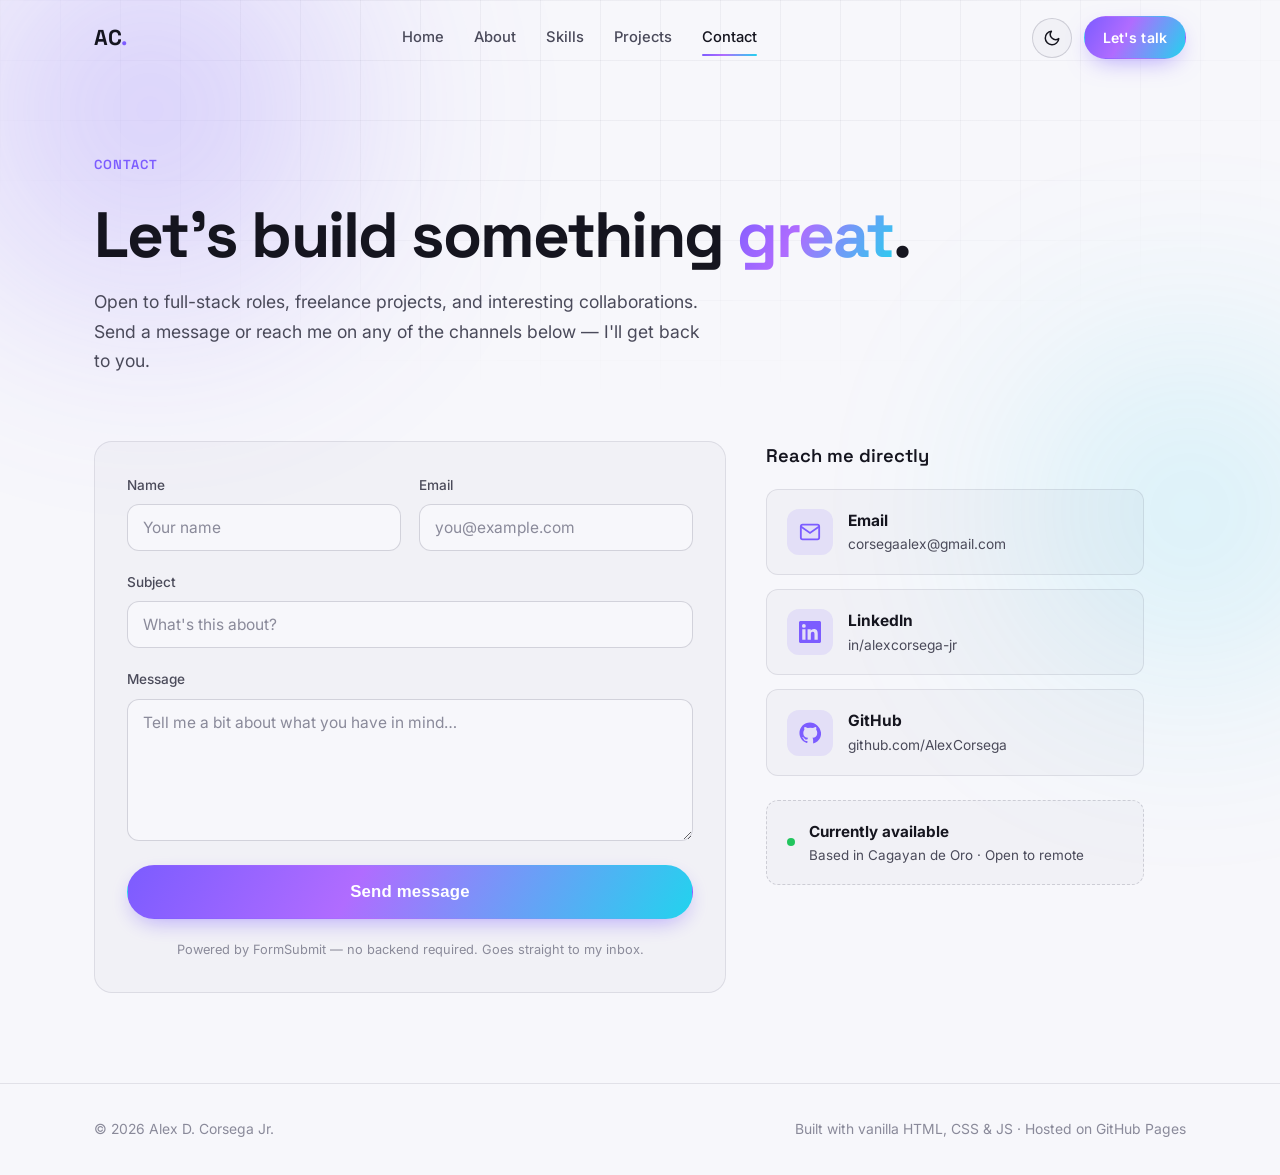
==== contact.html @ cb2320ed "initial-commit" ====
<!DOCTYPE html>
<html lang="en">
<head>
  <meta charset="UTF-8" />
  <meta name="viewport" content="width=device-width, initial-scale=1.0" />
  <title>Contact — Alex D. Corsega Jr.</title>
  <meta name="description" content="Get in touch with Alex D. Corsega Jr. — Full Stack Web Developer. Open to roles, freelance, and collaborations." />

  <meta property="og:title" content="Contact — Alex D. Corsega Jr." />
  <meta property="og:description" content="Open to full-stack roles, freelance projects, and collaborations." />
  <meta property="og:type" content="website" />

  <link rel="preconnect" href="https://fonts.googleapis.com" />
  <link rel="preconnect" href="https://fonts.gstatic.com" crossorigin />
  <link href="https://fonts.googleapis.com/css2?family=Space+Grotesk:wght@400;500;600;700&family=Inter:wght@400;450;500;600&display=swap" rel="stylesheet" />
  <link rel="stylesheet" href="styles.css" />
  <link rel="icon" href="data:image/svg+xml,%3Csvg xmlns='http://www.w3.org/2000/svg' viewBox='0 0 100 100'%3E%3Ctext y='.9em' font-size='90' font-family='monospace'%3E%E2%9C%A6%3C/text%3E%3C/svg%3E" />
</head>
<body>
  <div class="bg-grid" aria-hidden="true"></div>
  <div class="bg-glow bg-glow--1" aria-hidden="true"></div>
  <div class="bg-glow bg-glow--2" aria-hidden="true"></div>

  <!-- Navigation -->
  <header class="nav" id="nav">
    <div class="nav__inner">
      <a href="index.html" class="nav__brand">AC<span class="nav__brand-dot">.</span></a>
      <nav class="nav__links" aria-label="Primary">
        <a href="index.html" data-page="home">Home</a>
        <a href="index.html#about">About</a>
        <a href="index.html#skills">Skills</a>
        <a href="projects.html" data-page="projects">Projects</a>
        <a href="contact.html" data-page="contact">Contact</a>
      </nav>
      <div class="nav__actions">
        <button class="theme-toggle" id="themeToggle" aria-label="Toggle color theme" title="Toggle theme">
          <svg class="theme-toggle__sun" viewBox="0 0 24 24" width="18" height="18" fill="none" stroke="currentColor" stroke-width="2" stroke-linecap="round" stroke-linejoin="round"><circle cx="12" cy="12" r="4"/><path d="M12 2v2M12 20v2M4.93 4.93l1.41 1.41M17.66 17.66l1.41 1.41M2 12h2M20 12h2M6.34 17.66l-1.41 1.41M19.07 4.93l-1.41 1.41"/></svg>
          <svg class="theme-toggle__moon" viewBox="0 0 24 24" width="18" height="18" fill="none" stroke="currentColor" stroke-width="2" stroke-linecap="round" stroke-linejoin="round"><path d="M21 12.79A9 9 0 1 1 11.21 3 7 7 0 0 0 21 12.79z"/></svg>
        </button>
        <a href="contact.html" class="btn btn--sm btn--primary nav__cta">Let's talk</a>
        <button class="nav__burger" id="navBurger" aria-label="Open menu" aria-expanded="false">
          <span></span><span></span><span></span>
        </button>
      </div>
    </div>
  </header>

  <main>
    <section class="page-hero">
      <div class="container reveal">
        <span class="section__tag">Contact</span>
        <h1 class="page-hero__title">Let's build something <span class="grad-text">great</span>.</h1>
        <p class="page-hero__lede">
          Open to full-stack roles, freelance projects, and interesting collaborations.
          Send a message or reach me on any of the channels below — I'll get back to you.
        </p>
      </div>
    </section>

    <section class="section section--top">
      <div class="container contact-layout">
        <!-- Contact form -->
        <div class="contact-form-wrap reveal">
          <form class="contact-form" id="contactForm" action="https://formsubmit.co/corsegaalex@gmail.com" method="POST">
            <input type="hidden" name="_subject" value="New message from portfolio" />
            <input type="hidden" name="_template" value="table" />
            <input type="text" name="_honey" style="display:none" />
            <div class="form-row">
              <label class="field">
                <span>Name</span>
                <input type="text" name="name" placeholder="Your name" required />
              </label>
              <label class="field">
                <span>Email</span>
                <input type="email" name="email" placeholder="you@example.com" required />
              </label>
            </div>
            <label class="field">
              <span>Subject</span>
              <input type="text" name="subject" placeholder="What's this about?" />
            </label>
            <label class="field">
              <span>Message</span>
              <textarea name="message" rows="6" placeholder="Tell me a bit about what you have in mind…" required></textarea>
            </label>
            <button type="submit" class="btn btn--primary btn--lg">Send message</button>
            <p class="form-note">Powered by FormSubmit — no backend required. Goes straight to my inbox.</p>
          </form>
        </div>

        <!-- Direct channels -->
        <aside class="contact-info reveal">
          <h2 class="contact-info__title">Reach me directly</h2>
          <a class="contact-card" href="mailto:corsegaalex@gmail.com">
            <span class="contact-card__ico">
              <svg viewBox="0 0 24 24" width="22" height="22" fill="none" stroke="currentColor" stroke-width="2"><rect x="2" y="4" width="20" height="16" rx="2"/><path d="m22 6-10 7L2 6"/></svg>
            </span>
            <span class="contact-card__body">
              <strong>Email</strong>
              <span>corsegaalex@gmail.com</span>
            </span>
          </a>
          <a class="contact-card" href="https://linkedin.com/in/alexcorsega-jr-178252253" target="_blank" rel="noopener">
            <span class="contact-card__ico">
              <svg viewBox="0 0 24 24" width="22" height="22" fill="currentColor"><path d="M20.45 20.45h-3.56v-5.57c0-1.33-.02-3.04-1.85-3.04-1.85 0-2.14 1.45-2.14 2.94v5.67H9.34V9h3.42v1.56h.05c.48-.9 1.64-1.85 3.37-1.85 3.6 0 4.27 2.37 4.27 5.46v6.28zM5.34 7.43a2.07 2.07 0 1 1 0-4.14 2.07 2.07 0 0 1 0 4.14zm1.78 13.02H3.55V9h3.57v11.45zM22.22 0H1.77C.79 0 0 .77 0 1.73v20.54C0 23.22.79 24 1.77 24h20.45c.98 0 1.78-.78 1.78-1.73V1.73C24 .77 23.2 0 22.22 0z"/></svg>
            </span>
            <span class="contact-card__body">
              <strong>LinkedIn</strong>
              <span>in/alexcorsega-jr</span>
            </span>
          </a>
          <a class="contact-card" href="https://github.com/AlexCorsega" target="_blank" rel="noopener">
            <span class="contact-card__ico">
              <svg viewBox="0 0 24 24" width="22" height="22" fill="currentColor"><path d="M12 .5C5.7.5.5 5.7.5 12c0 5.1 3.3 9.4 7.9 10.9.6.1.8-.2.8-.5v-1.8c-3.2.7-3.9-1.5-3.9-1.5-.5-1.3-1.3-1.7-1.3-1.7-1.1-.7.1-.7.1-.7 1.2.1 1.8 1.2 1.8 1.2 1 1.8 2.7 1.3 3.4 1 .1-.8.4-1.3.7-1.6-2.6-.3-5.3-1.3-5.3-5.7 0-1.3.5-2.3 1.2-3.1-.1-.3-.5-1.5.1-3.1 0 0 1-.3 3.3 1.2a11.5 11.5 0 0 1 6 0c2.3-1.5 3.3-1.2 3.3-1.2.6 1.6.2 2.8.1 3.1.8.8 1.2 1.8 1.2 3.1 0 4.4-2.7 5.4-5.3 5.7.4.4.8 1.1.8 2.2v3.3c0 .3.2.6.8.5 4.6-1.5 7.9-5.8 7.9-10.9C23.5 5.7 18.3.5 12 .5z"/></svg>
            </span>
            <span class="contact-card__body">
              <strong>GitHub</strong>
              <span>github.com/AlexCorsega</span>
            </span>
          </a>

          <div class="contact-availability">
            <span class="status-dot"></span>
            <div>
              <strong>Currently available</strong>
              <span>Based in Cagayan de Oro · Open to remote</span>
            </div>
          </div>
        </aside>
      </div>
    </section>
  </main>

  <footer class="footer">
    <div class="container footer__inner">
      <span>© <span id="year"></span> Alex D. Corsega Jr.</span>
      <span class="footer__made">Built with vanilla HTML, CSS &amp; JS · Hosted on GitHub Pages</span>
    </div>
  </footer>

  <script src="script.js"></script>
</body>
</html>
---- styles.css ----
/* ============================================================
   Alex D. Corsega Jr. — Portfolio
   ============================================================ */

:root {
  --bg: #0a0a0f;
  --bg-alt: #0d0d14;
  --surface: rgba(255, 255, 255, 0.03);
  --surface-2: rgba(255, 255, 255, 0.05);
  --border: rgba(255, 255, 255, 0.08);
  --border-strong: rgba(255, 255, 255, 0.14);
  --text: #e8e8f0;
  --text-dim: #a0a0b0;
  --text-faint: #6b6b7d;
  --accent: #7c5cff;
  --accent-2: #22d3ee;
  --accent-grad: linear-gradient(120deg, #7c5cff 0%, #b06cff 40%, #22d3ee 100%);
  --shadow: 0 20px 50px -20px rgba(0, 0, 0, 0.7);
  --radius: 18px;
  --radius-sm: 12px;
  --maxw: 1140px;
  --font-sans: 'Inter', system-ui, -apple-system, sans-serif;
  --font-display: 'Space Grotesk', var(--font-sans);
}

[data-theme="light"] {
  --bg: #f7f7fb;
  --bg-alt: #ffffff;
  --surface: rgba(20, 20, 40, 0.025);
  --surface-2: rgba(20, 20, 40, 0.04);
  --border: rgba(20, 20, 50, 0.09);
  --border-strong: rgba(20, 20, 50, 0.16);
  --text: #15151f;
  --text-dim: #4a4a5a;
  --text-faint: #8a8a9a;
  --shadow: 0 20px 50px -22px rgba(40, 30, 90, 0.25);
}

* { margin: 0; padding: 0; box-sizing: border-box; }

html { scroll-behavior: smooth; scroll-padding-top: 90px; }

body {
  font-family: var(--font-sans);
  background: var(--bg);
  color: var(--text);
  line-height: 1.65;
  -webkit-font-smoothing: antialiased;
  overflow-x: hidden;
  transition: background 0.4s ease, color 0.4s ease;
}

a { color: inherit; text-decoration: none; }
ul { list-style: none; }

::selection { background: rgba(124, 92, 255, 0.35); color: #fff; }

.container { width: 100%; max-width: var(--maxw); margin: 0 auto; padding: 0 24px; }

.grad-text {
  background: var(--accent-grad);
  -webkit-background-clip: text;
  background-clip: text;
  -webkit-text-fill-color: transparent;
}

/* ---------- Background decoration ---------- */
.bg-grid {
  position: fixed; inset: 0; z-index: -2;
  background-image:
    linear-gradient(var(--border) 1px, transparent 1px),
    linear-gradient(90deg, var(--border) 1px, transparent 1px);
  background-size: 60px 60px;
  mask-image: radial-gradient(ellipse 80% 60% at 50% 0%, #000 30%, transparent 75%);
  opacity: 0.5;
}
.bg-glow {
  position: fixed; z-index: -1; border-radius: 50%;
  filter: blur(110px); opacity: 0.4; pointer-events: none;
}
.bg-glow--1 { width: 540px; height: 540px; top: -160px; left: -120px;
  background: radial-gradient(circle, #7c5cff, transparent 70%); }
.bg-glow--2 { width: 460px; height: 460px; top: 280px; right: -140px;
  background: radial-gradient(circle, #22d3ee, transparent 70%); opacity: 0.25; }

/* ---------- Buttons ---------- */
.btn {
  display: inline-flex; align-items: center; justify-content: center; gap: 8px;
  font-weight: 600; font-size: 0.95rem; letter-spacing: 0.01em;
  padding: 13px 24px; border-radius: 999px; cursor: pointer;
  border: 1px solid transparent; transition: transform 0.2s ease, box-shadow 0.3s ease, background 0.3s ease;
  white-space: nowrap;
}
.btn--sm { padding: 9px 18px; font-size: 0.88rem; }
.btn--lg { padding: 16px 32px; font-size: 1.05rem; }
.btn--primary {
  background: var(--accent-grad); color: #fff;
  box-shadow: 0 8px 24px -8px rgba(124, 92, 255, 0.6);
}
.btn--primary:hover { transform: translateY(-2px); box-shadow: 0 14px 34px -8px rgba(124, 92, 255, 0.75); }
.btn--ghost { background: var(--surface); color: var(--text); border-color: var(--border-strong); }
.btn--ghost:hover { transform: translateY(-2px); background: var(--surface-2); border-color: var(--accent); }

/* ---------- Navigation ---------- */
.nav {
  position: fixed; top: 0; left: 0; right: 0; z-index: 100;
  transition: background 0.3s ease, border-color 0.3s ease, backdrop-filter 0.3s ease;
  border-bottom: 1px solid transparent;
}
.nav.scrolled {
  background: color-mix(in srgb, var(--bg) 78%, transparent);
  backdrop-filter: blur(16px) saturate(140%);
  border-bottom-color: var(--border);
}
.nav__inner {
  max-width: var(--maxw); margin: 0 auto; padding: 16px 24px;
  display: flex; align-items: center; justify-content: space-between; gap: 20px;
}
.nav__brand { font-family: var(--font-display); font-weight: 700; font-size: 1.35rem; letter-spacing: -0.02em; }
.nav__brand-dot { color: var(--accent); }
.nav__links { display: flex; gap: 30px; }
.nav__links a {
  font-size: 0.92rem; color: var(--text-dim); font-weight: 500;
  position: relative; transition: color 0.2s ease;
}
.nav__links a::after {
  content: ''; position: absolute; left: 0; bottom: -6px; height: 2px; width: 0;
  background: var(--accent-grad); transition: width 0.25s ease; border-radius: 2px;
}
.nav__links a:hover { color: var(--text); }
.nav__links a:hover::after { width: 100%; }
.nav__actions { display: flex; align-items: center; gap: 12px; }

.theme-toggle {
  display: grid; place-items: center; width: 40px; height: 40px;
  border-radius: 50%; border: 1px solid var(--border-strong);
  background: var(--surface); color: var(--text); cursor: pointer;
  transition: background 0.2s, border-color 0.2s, transform 0.2s;
}
.theme-toggle:hover { background: var(--surface-2); border-color: var(--accent); transform: rotate(15deg); }
.theme-toggle__moon { display: none; }
[data-theme="light"] .theme-toggle__sun { display: none; }
[data-theme="light"] .theme-toggle__moon { display: block; }

.nav__burger { display: none; flex-direction: column; gap: 5px; background: none; border: none; cursor: pointer; padding: 8px; }
.nav__burger span { width: 24px; height: 2px; background: var(--text); border-radius: 2px; transition: transform 0.3s, opacity 0.3s; }
.nav__burger.open span:nth-child(1) { transform: translateY(7px) rotate(45deg); }
.nav__burger.open span:nth-child(2) { opacity: 0; }
.nav__burger.open span:nth-child(3) { transform: translateY(-7px) rotate(-45deg); }

/* ---------- Hero ---------- */
.hero { padding: 150px 0 70px; position: relative; }
.hero__grid {
  display: grid; grid-template-columns: 1.15fr 0.85fr; gap: 56px; align-items: center;
}
.hero__eyebrow {
  display: inline-flex; align-items: center; gap: 9px; font-size: 0.85rem; font-weight: 500;
  color: var(--text-dim); padding: 7px 15px; border: 1px solid var(--border-strong);
  border-radius: 999px; background: var(--surface); margin-bottom: 26px;
}
.status-dot { width: 8px; height: 8px; border-radius: 50%; background: #22c55e; box-shadow: 0 0 0 0 rgba(34,197,94,0.6); animation: pulse 2s infinite; }
@keyframes pulse { 0% { box-shadow: 0 0 0 0 rgba(34,197,94,0.55); } 70% { box-shadow: 0 0 0 8px rgba(34,197,94,0); } 100% { box-shadow: 0 0 0 0 rgba(34,197,94,0); } }

.hero__title {
  font-family: var(--font-display); font-weight: 700;
  font-size: clamp(2.6rem, 6vw, 4.4rem); line-height: 1.04; letter-spacing: -0.03em;
  margin-bottom: 12px;
}
.hero__role { font-size: clamp(1.1rem, 2.4vw, 1.5rem); font-weight: 600; color: var(--text-dim); margin-bottom: 22px; }
.hero__lede { font-size: 1.08rem; color: var(--text-dim); max-width: 540px; margin-bottom: 34px; }
.hero__lede strong { color: var(--text); font-weight: 600; }
.hero__cta { display: flex; gap: 14px; flex-wrap: wrap; margin-bottom: 32px; }
.hero__socials { display: flex; gap: 14px; }
.hero__socials a {
  display: grid; place-items: center; width: 44px; height: 44px; border-radius: 50%;
  border: 1px solid var(--border-strong); color: var(--text-dim); background: var(--surface);
  transition: all 0.22s ease;
}
.hero__socials a:hover { color: #fff; border-color: transparent; background: var(--accent-grad); transform: translateY(-3px); }

/* Code card */
.hero__card { display: flex; justify-content: center; }
.code-card {
  width: 100%; max-width: 440px; border-radius: var(--radius);
  background: linear-gradient(160deg, rgba(255,255,255,0.06), rgba(255,255,255,0.02));
  border: 1px solid var(--border-strong); box-shadow: var(--shadow);
  overflow: hidden; backdrop-filter: blur(8px);
  transform: perspective(1000px) rotateY(-6deg) rotateX(3deg);
  transition: transform 0.5s ease;
}
.code-card:hover { transform: perspective(1000px) rotateY(0deg) rotateX(0deg); }
.code-card__bar {
  display: flex; align-items: center; gap: 8px; padding: 13px 16px;
  background: rgba(0,0,0,0.25); border-bottom: 1px solid var(--border);
}
.dot { width: 12px; height: 12px; border-radius: 50%; }
.dot--r { background: #ff5f57; } .dot--y { background: #febc2e; } .dot--g { background: #28c840; }
.code-card__file { margin-left: 8px; font-size: 0.8rem; color: var(--text-faint); font-family: var(--font-display); }
.code-card__body {
  padding: 22px 22px 26px; font-family: 'SF Mono', 'Fira Code', Consolas, monospace;
  font-size: 0.86rem; line-height: 1.75; color: #c8c8d8; overflow-x: auto;
}
.c-key { color: #ff7edb; } .c-cls { color: #36d6e7; } .c-str { color: #98e07a; }
[data-theme="light"] .code-card__body { color: #2a2a3a; }
[data-theme="light"] .c-key { color: #c026d3; }
[data-theme="light"] .c-cls { color: #0891b2; }
[data-theme="light"] .c-str { color: #16a34a; }

/* Stats */
.hero__stats {
  display: grid; grid-template-columns: repeat(4, 1fr); gap: 18px; margin-top: 70px;
  padding: 30px; border: 1px solid var(--border); border-radius: var(--radius);
  background: var(--surface);
}
.stat { display: flex; flex-direction: column; align-items: flex-start; text-align: left; }
.stat__num { font-family: var(--font-display); font-size: 2.4rem; font-weight: 700; line-height: 1;
  background: var(--accent-grad); -webkit-background-clip: text; background-clip: text; -webkit-text-fill-color: transparent; display: inline; }
.stat__plus { font-family: var(--font-display); font-size: 1.6rem; font-weight: 700; color: var(--accent); }
.stat__label { font-size: 0.85rem; color: var(--text-dim); margin-top: 8px; }

/* ---------- Sections ---------- */
.section { padding: 90px 0; position: relative; }
.section--alt { background: var(--bg-alt); border-top: 1px solid var(--border); border-bottom: 1px solid var(--border); }
.section__head { margin-bottom: 52px; max-width: 720px; }
.section__tag {
  display: inline-block; font-family: var(--font-display); font-size: 0.82rem; font-weight: 600;
  letter-spacing: 0.08em; text-transform: uppercase; color: var(--accent);
  margin-bottom: 14px;
}
.section__title { font-family: var(--font-display); font-size: clamp(1.9rem, 4vw, 2.8rem); font-weight: 700; letter-spacing: -0.025em; line-height: 1.15; }

/* ---------- About ---------- */
.about__grid { display: grid; grid-template-columns: 1.25fr 1fr; gap: 50px; align-items: start; }
.about__text p { color: var(--text-dim); margin-bottom: 18px; font-size: 1.03rem; }
.about__text strong { color: var(--text); font-weight: 600; }
.about__edu {
  display: flex; gap: 14px; align-items: center; margin-top: 26px; padding: 18px 20px;
  background: var(--surface); border: 1px solid var(--border); border-radius: var(--radius-sm); color: var(--accent);
}
.about__edu div { display: flex; flex-direction: column; }
.about__edu strong { color: var(--text); font-size: 1rem; }
.about__edu span { color: var(--text-dim); font-size: 0.88rem; }

.about__highlights { display: grid; gap: 14px; }
.about__highlights li {
  display: flex; gap: 16px; padding: 20px; border-radius: var(--radius-sm);
  background: var(--surface); border: 1px solid var(--border);
  transition: transform 0.25s ease, border-color 0.25s ease, background 0.25s ease;
}
.about__highlights li:hover { transform: translateX(6px); border-color: var(--border-strong); background: var(--surface-2); }
.hl-ico { font-size: 1.5rem; line-height: 1.3; }
.about__highlights strong { display: block; margin-bottom: 3px; font-size: 1rem; }
.about__highlights p { color: var(--text-dim); font-size: 0.9rem; }

/* ---------- Skills ---------- */
.skills__grid { display: grid; grid-template-columns: repeat(2, 1fr); gap: 22px; }
.skill-card {
  padding: 28px; border-radius: var(--radius); background: var(--surface);
  border: 1px solid var(--border); transition: transform 0.3s ease, border-color 0.3s ease;
  position: relative; overflow: hidden;
}
.skill-card::before {
  content: ''; position: absolute; inset: 0; border-radius: var(--radius); padding: 1px;
  background: var(--accent-grad); -webkit-mask: linear-gradient(#000 0 0) content-box, linear-gradient(#000 0 0);
  -webkit-mask-composite: xor; mask-composite: exclude; opacity: 0; transition: opacity 0.3s ease;
}
.skill-card:hover { transform: translateY(-5px); }
.skill-card:hover::before { opacity: 1; }
.skill-card h3 { font-family: var(--font-display); font-size: 1.12rem; margin-bottom: 18px; font-weight: 600; }
.chips { display: flex; flex-wrap: wrap; gap: 9px; }
.chips span {
  font-size: 0.84rem; padding: 7px 14px; border-radius: 999px;
  background: var(--surface-2); border: 1px solid var(--border); color: var(--text-dim);
  transition: color 0.2s ease, border-color 0.2s ease, background 0.2s ease;
}
.chips span:hover { color: var(--text); border-color: var(--accent); background: rgba(124,92,255,0.12); }
.chips--mini span { font-size: 0.76rem; padding: 5px 11px; }

/* ---------- Timeline ---------- */
.timeline { position: relative; padding-left: 8px; }
.timeline::before {
  content: ''; position: absolute; left: 7px; top: 8px; bottom: 8px; width: 2px;
  background: linear-gradient(var(--accent), var(--accent-2), transparent);
}
.tl-item { position: relative; padding-left: 40px; margin-bottom: 30px; }
.tl-item:last-child { margin-bottom: 0; }
.tl-marker {
  position: absolute; left: 0; top: 22px; width: 16px; height: 16px; border-radius: 50%;
  background: var(--bg); border: 3px solid var(--accent); box-shadow: 0 0 0 4px rgba(124,92,255,0.15);
}
.tl-card {
  padding: 26px 28px; border-radius: var(--radius); background: var(--surface);
  border: 1px solid var(--border); transition: transform 0.3s ease, border-color 0.3s ease;
}
.tl-card:hover { transform: translateX(6px); border-color: var(--border-strong); }
.tl-card__head { display: flex; justify-content: space-between; gap: 16px; flex-wrap: wrap; margin-bottom: 16px; }
.tl-card__head h3 { font-family: var(--font-display); font-size: 1.22rem; font-weight: 600; }
.tl-company { color: var(--accent); font-weight: 500; font-size: 0.96rem; }
.tl-date { font-size: 0.85rem; color: var(--text-faint); white-space: nowrap; font-family: var(--font-display); padding-top: 4px; }
.tl-list { display: grid; gap: 10px; margin-bottom: 18px; }
.tl-list li { position: relative; padding-left: 22px; color: var(--text-dim); font-size: 0.96rem; }
.tl-list li::before { content: '▹'; position: absolute; left: 0; color: var(--accent); }

/* ---------- Projects ---------- */
.projects__grid { display: grid; grid-template-columns: repeat(2, 1fr); gap: 24px; }
.project {
  display: flex; flex-direction: column; padding: 28px; border-radius: var(--radius);
  background: var(--surface); border: 1px solid var(--border);
  transition: transform 0.3s ease, border-color 0.3s ease, box-shadow 0.3s ease;
  position: relative; overflow: hidden;
}
.project::after {
  content: ''; position: absolute; top: 0; left: 0; right: 0; height: 3px;
  background: var(--accent-grad); transform: scaleX(0); transform-origin: left; transition: transform 0.35s ease;
}
.project:hover { transform: translateY(-6px); border-color: var(--border-strong); box-shadow: var(--shadow); }
.project:hover::after { transform: scaleX(1); }
.project__top { display: flex; justify-content: space-between; align-items: center; margin-bottom: 16px; }
.project__badge {
  font-size: 0.72rem; font-weight: 600; padding: 5px 11px; border-radius: 999px;
  background: var(--surface-2); border: 1px solid var(--border-strong); color: var(--text-dim);
  text-transform: uppercase; letter-spacing: 0.04em;
}
.project__badge--live { color: #22d3ee; border-color: rgba(34,211,238,0.4); background: rgba(34,211,238,0.1); }
.project__year { font-size: 0.82rem; color: var(--text-faint); font-family: var(--font-display); }
.project__title { font-family: var(--font-display); font-size: 1.3rem; font-weight: 600; margin-bottom: 12px; }
.project__title span { color: var(--text-faint); font-weight: 400; font-size: 1rem; }
.project__desc { color: var(--text-dim); font-size: 0.95rem; margin-bottom: 20px; flex-grow: 1; }

/* ---------- Page hero (sub-pages) ---------- */
.page-hero { padding: 150px 0 10px; }
.page-hero__title { font-family: var(--font-display); font-size: clamp(2.4rem, 6vw, 4rem); font-weight: 700; letter-spacing: -0.03em; line-height: 1.06; margin: 12px 0 18px; }
.page-hero__lede { color: var(--text-dim); font-size: 1.1rem; max-width: 620px; }
.section--top { padding-top: 56px; }

/* ---------- Section CTA ---------- */
.section__cta { text-align: center; margin-top: 50px; }
.section__cta-text { color: var(--text-dim); margin-bottom: 16px; }

/* ---------- Contact page ---------- */
.contact-layout { display: grid; grid-template-columns: 1.3fr 0.9fr; gap: 40px; align-items: start; }

.contact-form-wrap {
  padding: 32px; border-radius: var(--radius); background: var(--surface);
  border: 1px solid var(--border);
}
.contact-form { display: grid; gap: 20px; }
.form-row { display: grid; grid-template-columns: 1fr 1fr; gap: 18px; }
.field { display: flex; flex-direction: column; gap: 8px; }
.field > span { font-size: 0.85rem; font-weight: 500; color: var(--text-dim); }
.field input, .field textarea {
  font-family: inherit; font-size: 0.97rem; color: var(--text);
  background: var(--bg); border: 1px solid var(--border-strong); border-radius: var(--radius-sm);
  padding: 13px 15px; transition: border-color 0.2s ease, box-shadow 0.2s ease; resize: vertical;
}
.field input::placeholder, .field textarea::placeholder { color: var(--text-faint); }
.field input:focus, .field textarea:focus {
  outline: none; border-color: var(--accent);
  box-shadow: 0 0 0 3px rgba(124,92,255,0.18);
}
.contact-form .btn { width: 100%; margin-top: 4px; }
.form-note { font-size: 0.8rem; color: var(--text-faint); text-align: center; }

.contact-info { display: grid; gap: 14px; }
.contact-info__title { font-family: var(--font-display); font-size: 1.15rem; font-weight: 600; margin-bottom: 4px; }
.contact-card {
  display: flex; align-items: center; gap: 15px; padding: 18px 20px;
  border-radius: var(--radius-sm); background: var(--surface); border: 1px solid var(--border);
  transition: transform 0.25s ease, border-color 0.25s ease, background 0.25s ease;
}
.contact-card:hover { transform: translateX(5px); border-color: var(--accent); background: var(--surface-2); }
.contact-card__ico {
  display: grid; place-items: center; width: 46px; height: 46px; flex-shrink: 0;
  border-radius: 12px; background: rgba(124,92,255,0.12); color: var(--accent);
}
.contact-card__body { display: flex; flex-direction: column; }
.contact-card__body strong { font-size: 0.97rem; }
.contact-card__body span { font-size: 0.86rem; color: var(--text-dim); }

.contact-availability {
  display: flex; align-items: center; gap: 14px; margin-top: 10px; padding: 18px 20px;
  border-radius: var(--radius-sm); border: 1px dashed var(--border-strong); background: var(--surface);
}
.contact-availability div { display: flex; flex-direction: column; }
.contact-availability strong { font-size: 0.95rem; }
.contact-availability span { font-size: 0.84rem; color: var(--text-dim); }

/* Active nav link */
.nav__links a.active { color: var(--text); }
.nav__links a.active::after { width: 100%; }

/* ---------- Footer ---------- */
.footer { padding: 34px 0; border-top: 1px solid var(--border); }
.footer__inner { display: flex; justify-content: space-between; align-items: center; gap: 16px; flex-wrap: wrap; color: var(--text-faint); font-size: 0.87rem; }

/* ---------- Reveal animation ---------- */
.reveal { opacity: 0; transform: translateY(28px); transition: opacity 0.7s cubic-bezier(0.16,1,0.3,1), transform 0.7s cubic-bezier(0.16,1,0.3,1); }
.reveal.visible { opacity: 1; transform: translateY(0); }

@media (prefers-reduced-motion: reduce) {
  * { animation: none !important; transition: none !important; scroll-behavior: auto !important; }
  .reveal { opacity: 1; transform: none; }
  .code-card { transform: none; }
}

/* ---------- Responsive ---------- */
@media (max-width: 900px) {
  .hero__grid { grid-template-columns: 1fr; gap: 44px; }
  .hero__card { order: -1; }
  .code-card { transform: none; max-width: 400px; }
  .about__grid { grid-template-columns: 1fr; gap: 34px; }
  .skills__grid, .projects__grid { grid-template-columns: 1fr; }
  .hero__stats { grid-template-columns: repeat(2, 1fr); gap: 24px; }
  .contact-layout { grid-template-columns: 1fr; gap: 28px; }
}

@media (max-width: 720px) {
  .nav__links {
    position: fixed; top: 72px; left: 0; right: 0;
    flex-direction: column; gap: 0; padding: 12px 24px 24px;
    background: color-mix(in srgb, var(--bg) 96%, transparent);
    backdrop-filter: blur(16px); border-bottom: 1px solid var(--border);
    transform: translateY(-130%); opacity: 0; pointer-events: none;
    transition: transform 0.35s ease, opacity 0.3s ease;
  }
  .nav__links.open { transform: translateY(0); opacity: 1; pointer-events: auto; }
  .nav__links a { padding: 14px 0; border-bottom: 1px solid var(--border); width: 100%; }
  .nav__cta { display: none; }
  .nav__burger { display: flex; }
}

@media (max-width: 480px) {
  .hero { padding: 130px 0 50px; }
  .hero__stats { grid-template-columns: 1fr 1fr; padding: 22px; }
  .stat__num { font-size: 2rem; }
  .section { padding: 70px 0; }
  .tl-card, .project, .skill-card { padding: 22px; }
  .footer__inner { flex-direction: column; text-align: center; }
  .form-row { grid-template-columns: 1fr; }
  .contact-form-wrap { padding: 22px; }
  .page-hero { padding: 120px 0 0; }
}
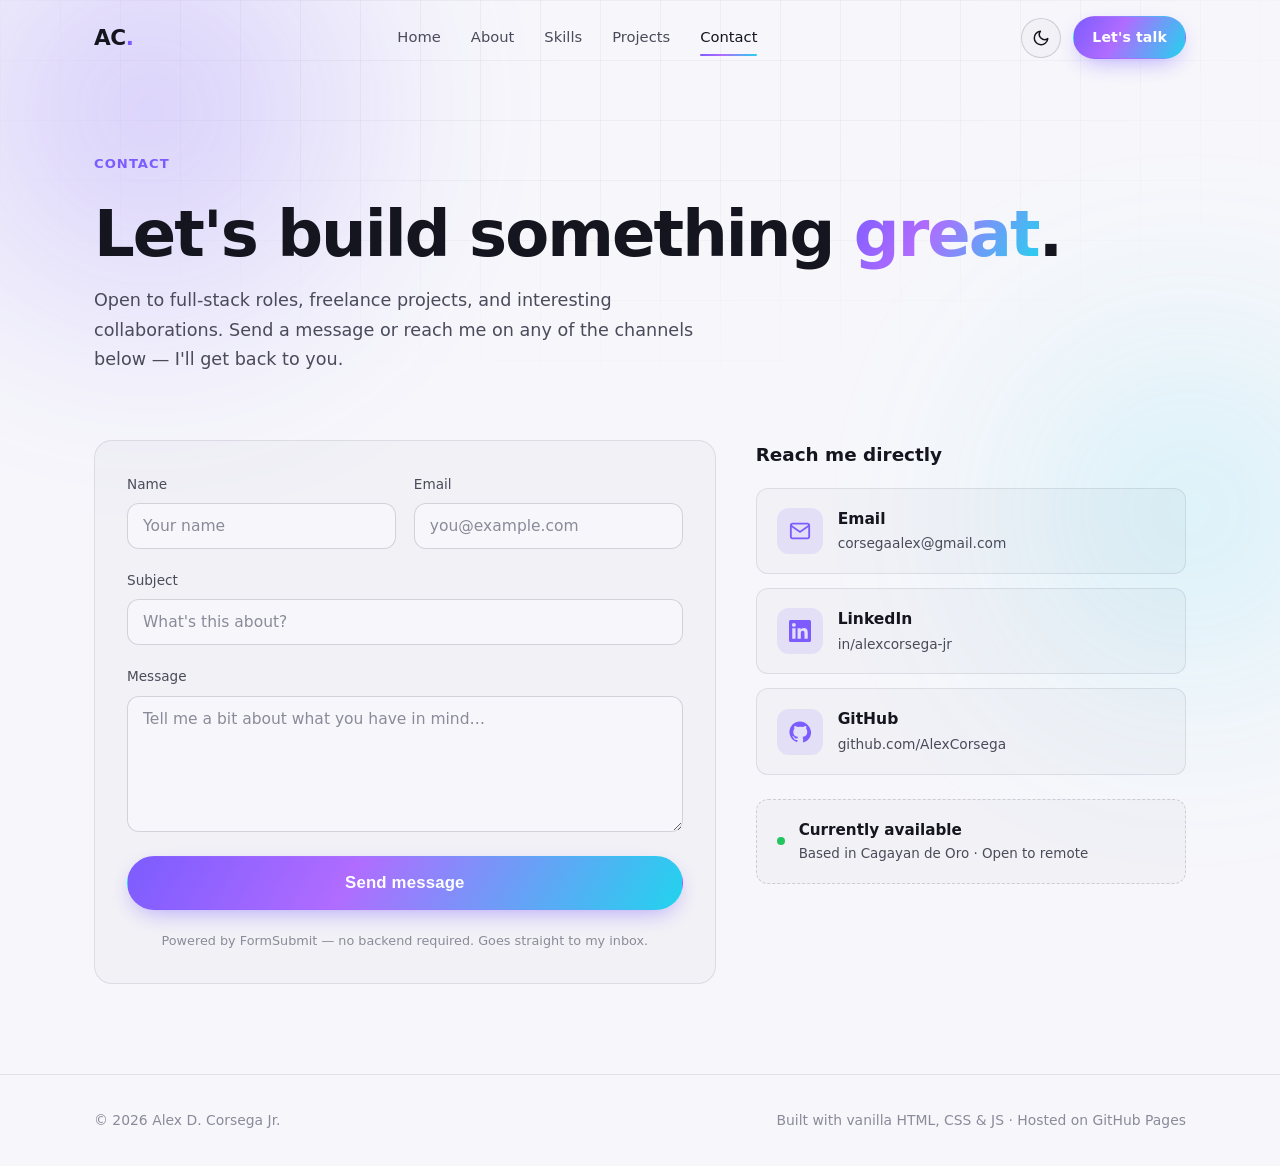
==== commit 1d7b9b49: "Harden security: add CSP + referrer-policy meta tags, noreferrer on external links" ====
--- a/contact.html
+++ b/contact.html
@@ -3,6 +3,11 @@
 <head>
   <meta charset="UTF-8" />
   <meta name="viewport" content="width=device-width, initial-scale=1.0" />
+
+  <!-- Security hardening -->
+  <meta http-equiv="Content-Security-Policy" content="default-src 'self'; script-src 'self'; style-src 'self' 'unsafe-inline' https://fonts.googleapis.com; font-src https://fonts.gstatic.com; img-src 'self' data:; form-action 'self' https://formsubmit.co; base-uri 'self'; object-src 'none'; frame-ancestors 'none'" />
+  <meta name="referrer" content="strict-origin-when-cross-origin" />
+
   <title>Contact — Alex D. Corsega Jr.</title>
   <meta name="description" content="Get in touch with Alex D. Corsega Jr. — Full Stack Web Developer. Open to roles, freelance, and collaborations." />
 
@@ -100,7 +105,7 @@
               <span>corsegaalex@gmail.com</span>
             </span>
           </a>
-          <a class="contact-card" href="https://linkedin.com/in/alexcorsega-jr-178252253" target="_blank" rel="noopener">
+          <a class="contact-card" href="https://linkedin.com/in/alexcorsega-jr-178252253" target="_blank" rel="noopener noreferrer">
             <span class="contact-card__ico">
               <svg viewBox="0 0 24 24" width="22" height="22" fill="currentColor"><path d="M20.45 20.45h-3.56v-5.57c0-1.33-.02-3.04-1.85-3.04-1.85 0-2.14 1.45-2.14 2.94v5.67H9.34V9h3.42v1.56h.05c.48-.9 1.64-1.85 3.37-1.85 3.6 0 4.27 2.37 4.27 5.46v6.28zM5.34 7.43a2.07 2.07 0 1 1 0-4.14 2.07 2.07 0 0 1 0 4.14zm1.78 13.02H3.55V9h3.57v11.45zM22.22 0H1.77C.79 0 0 .77 0 1.73v20.54C0 23.22.79 24 1.77 24h20.45c.98 0 1.78-.78 1.78-1.73V1.73C24 .77 23.2 0 22.22 0z"/></svg>
             </span>
@@ -109,7 +114,7 @@
               <span>in/alexcorsega-jr</span>
             </span>
           </a>
-          <a class="contact-card" href="https://github.com/AlexCorsega" target="_blank" rel="noopener">
+          <a class="contact-card" href="https://github.com/AlexCorsega" target="_blank" rel="noopener noreferrer">
             <span class="contact-card__ico">
               <svg viewBox="0 0 24 24" width="22" height="22" fill="currentColor"><path d="M12 .5C5.7.5.5 5.7.5 12c0 5.1 3.3 9.4 7.9 10.9.6.1.8-.2.8-.5v-1.8c-3.2.7-3.9-1.5-3.9-1.5-.5-1.3-1.3-1.7-1.3-1.7-1.1-.7.1-.7.1-.7 1.2.1 1.8 1.2 1.8 1.2 1 1.8 2.7 1.3 3.4 1 .1-.8.4-1.3.7-1.6-2.6-.3-5.3-1.3-5.3-5.7 0-1.3.5-2.3 1.2-3.1-.1-.3-.5-1.5.1-3.1 0 0 1-.3 3.3 1.2a11.5 11.5 0 0 1 6 0c2.3-1.5 3.3-1.2 3.3-1.2.6 1.6.2 2.8.1 3.1.8.8 1.2 1.8 1.2 3.1 0 4.4-2.7 5.4-5.3 5.7.4.4.8 1.1.8 2.2v3.3c0 .3.2.6.8.5 4.6-1.5 7.9-5.8 7.9-10.9C23.5 5.7 18.3.5 12 .5z"/></svg>
             </span>
